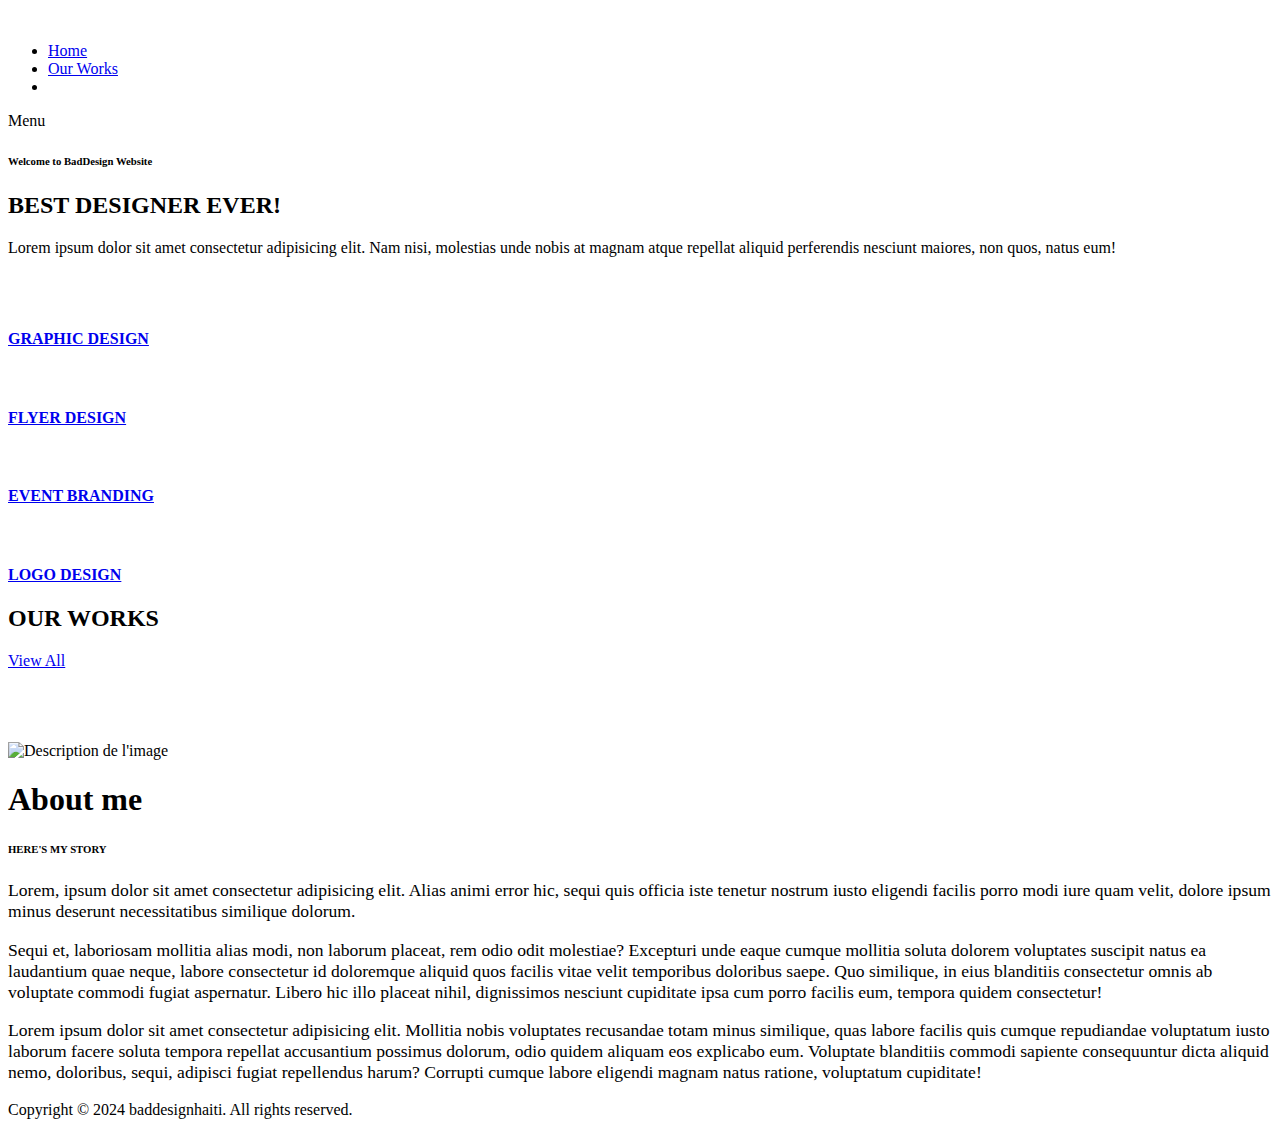
==== index.html @ 04f91cf5 "Add files via upload" ====
<!DOCTYPE html>
<html lang="en">

  <head>

    <meta charset="utf-8">
    <meta name="viewport" content="width=device-width, initial-scale=1, shrink-to-fit=no">
    <link href="https://fonts.googleapis.com/css2?family=Poppins:wght@100;200;300;400;500;600;700;800;900&display=swap" rel="stylesheet">

    <title>BADDESIGNHAITI</title>

    <!-- Bootstrap core CSS -->
    <link href="vendor/bootstrap/css/bootstrap.min.css" rel="stylesheet">


    <!-- Additional CSS Files -->
    <link rel="stylesheet" href="assets/css/fontawesome.css">
    <link rel="stylesheet" href="assets/css/templatemo-lugx-gaming.css">
    <link rel="stylesheet" href="assets/css/owl.css">
    <link rel="stylesheet" href="assets/css/animate.css">
    <link rel="stylesheet"href="https://unpkg.com/swiper@7/swiper-bundle.min.css"/>
<!--

TemplateMo 589 lugx gaming

https://templatemo.com/tm-589-lugx-gaming

-->
  </head>

<body>

  <!-- ***** Preloader Start ***** -->
  <div id="js-preloader" class="js-preloader">
    <div class="preloader-inner">
      <span class="dot"></span>
      <div class="dots">
        <span></span>
        <span></span>
        <span></span>
      </div>
    </div>
  </div>
  <!-- ***** Preloader End ***** -->

  <!-- ***** Header Area Start ***** -->
  <header class="header-area header-sticky">
    <div class="container">
        <div class="row">
            <div class="col-12">
                <nav class="main-nav">
                    <!-- ***** Logo Start ***** -->
                    <a href="index.html" class="logo">
                        <img src="assets/images/logo.png" alt="" style="width: 158px;">
                    </a>
                    <!-- ***** Logo End ***** -->
                    <!-- ***** Menu Start ***** -->
                    <ul class="nav">
                      <li><a href="index.html" class="active">Home</a></li>
                      <li><a href="shop.html">Our Works</a></li>
                      <!-- <li>Our services</a></li> -->
                      <!-- <li><a href="contact.html">Contact Us</a></li> -->
                      <li></li>
                  </ul>   
                    <a class='menu-trigger'>
                        <span>Menu</span>
                    </a>
                    <!-- ***** Menu End ***** -->
                </nav>
            </div>
        </div>
    </div>
  </header>
  <!-- ***** Header Area End ***** -->

  <div class="main-banner">
    <div class="container">
      <div class="row">
        <div class="col-lg-6 align-self-center">
          <div class="caption header-text">
            <h6>Welcome to BadDesign Website</h6>
            <h2>BEST DESIGNER EVER!</h2>
            <p>Lorem ipsum dolor sit amet consectetur adipisicing elit. Nam nisi, molestias unde nobis at magnam atque repellat aliquid perferendis nesciunt maiores, non quos, natus eum!</p>
            <div class="search-input">
            </div>
          </div>
        </div>
        <div class="col-lg-4 offset-lg-2">
          <div class="right-image">
            <img src="assets/images/banner-image.png" alt="">
          </div>
        </div>
      </div>
    </div>
  </div>

  <div class="features">
    <div class="container">
      <div class="row">
        <div class="col-lg-3 col-md-6">
          <a href="#">
            <div class="item">
              <div class="image">
                <img src="assets/images/featured-01.png" alt="" style="max-width: 44px;">
              </div>
              <h4>GRAPHIC DESIGN</h4>
            </div>
          </a>
        </div>
        <div class="col-lg-3 col-md-6">
          <a href="#">
            <div class="item">
              <div class="image">
                <img src="assets/images/featured-02.png" alt="" style="max-width: 44px;">
              </div>
              <h4>FLYER DESIGN</h4>
            </div>
          </a>
        </div>
        <div class="col-lg-3 col-md-6">
          <a href="#">
            <div class="item">
              <div class="image">
                <img src="assets/images/featured-03.png" alt="" style="max-width: 44px;">
              </div>
              <h4>EVENT BRANDING</h4>
            </div>
          </a>
        </div>
        <div class="col-lg-3 col-md-6">
          <a href="#">
            <div class="item">
              <div class="image">
                <img src="assets/images/featured-04.png" alt="" style="max-width: 44px;">
              </div>
              <h4>LOGO DESIGN</h4>
            </div>
          </a>
        </div>
      </div>
    </div>
  </div>

  <div class="section trending">
    <div class="container">
      <div class="row">
        <div class="col-lg-6">
          <div class="section-heading">
            <h2>OUR WORKS</h2>
          </div>
        </div>
        <div class="col-lg-6">
          <div class="main-button">
            <a href="shop.html">View All</a>
          </div>
        </div>
        <div class="col-lg-3 col-md-6">
          <div class="item">
            <div class="thumb">
              <img src="assets/images/trending-01.png" alt="">
            </div>
          </div>
        </div>
        <div class="col-lg-3 col-md-6">
          <div class="item">
            <div class="thumb">
              <img src="assets/images/trending-03.png" alt="">
            </div>
          </div>
        </div>
        <div class="col-lg-3 col-md-6">
          <div class="item">
            <div class="thumb">
             <img src="assets/images/trending-02.png" alt="">
            </div>
          </div>
        </div>
        <div class="col-lg-3 col-md-6">
          <div class="item">
            <div class="thumb">
             <img src="assets/images/trending-05.jpg" alt="">
            </div>
  
          </div>
        </div>
      </div>     
    </div>
  </div>

  



  <div class="section most-played">
    <div class="container mt-5">
        <div class="row">
            <div class="col-md-6">
            <img src="assets/images/about.jpg" class="img-fluid" alt="Description de l'image">
            </div>
            <div class="col-md-6">
                <h1>About me</h1>
                <h6 class="mb-4 text-danger "> HERE'S MY STORY</h6>
                <p style="font-size: 1.10em">Lorem, ipsum dolor sit amet consectetur adipisicing elit. Alias animi error hic, sequi quis officia iste tenetur nostrum iusto eligendi facilis porro modi iure quam velit, dolore ipsum minus deserunt necessitatibus similique dolorum. 
                </p>
                <p style="font-size: 1.10em">Sequi et, laboriosam mollitia alias modi, non laborum placeat, rem odio odit molestiae? Excepturi unde eaque cumque mollitia soluta dolorem voluptates suscipit natus ea laudantium quae neque, labore consectetur id doloremque aliquid quos facilis vitae velit temporibus doloribus saepe. Quo similique, in eius blanditiis consectetur omnis ab voluptate commodi fugiat aspernatur. Libero hic illo placeat nihil, dignissimos nesciunt cupiditate ipsa cum porro facilis eum, tempora quidem consectetur!</p>
                <p style="font-size: 1.10em">
                  Lorem ipsum dolor sit amet consectetur adipisicing elit. Mollitia nobis voluptates recusandae totam minus similique, quas labore facilis quis cumque repudiandae voluptatum iusto laborum facere soluta tempora repellat accusantium possimus dolorum, odio quidem aliquam eos explicabo eum. Voluptate blanditiis commodi sapiente consequuntur dicta aliquid nemo, doloribus, sequi, adipisci fugiat repellendus harum? Corrupti cumque labore eligendi magnam natus ratione, voluptatum cupiditate!
                </p>
            </div>
        </div>
    </div>
  </div>
  
 

  <footer>
    <div class="container">
      <div class="col-lg-12">
        <p>Copyright © 2024 baddesignhaiti. All rights reserved. &nbsp;&nbsp; </p>
      </div>
    </div>
  </footer>

  <!-- Scripts -->
  <!-- Bootstrap core JavaScript -->
  <script src="vendor/jquery/jquery.min.js"></script>
  <script src="vendor/bootstrap/js/bootstrap.min.js"></script>
  <script src="assets/js/isotope.min.js"></script>
  <script src="assets/js/owl-carousel.js"></script>
  <script src="assets/js/counter.js"></script>
  <script src="assets/js/custom.js"></script>

  </body>
</html>
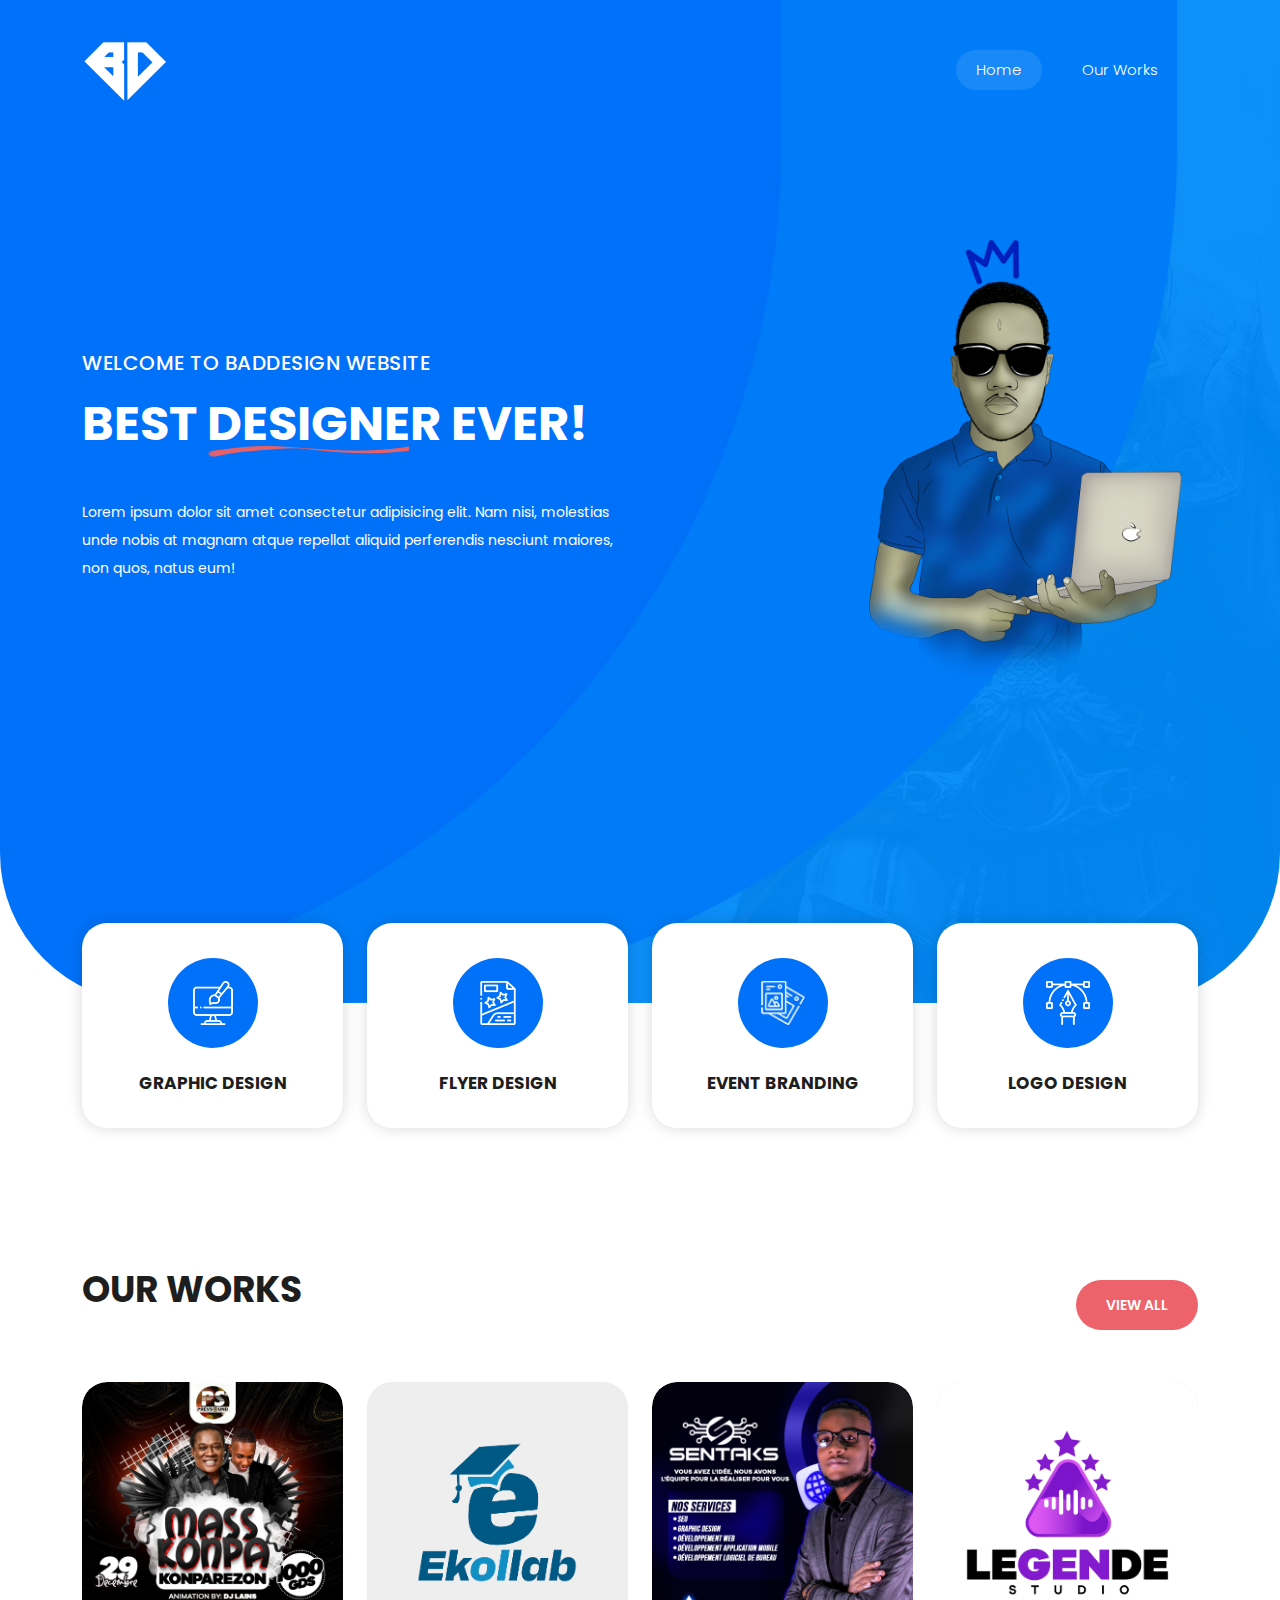
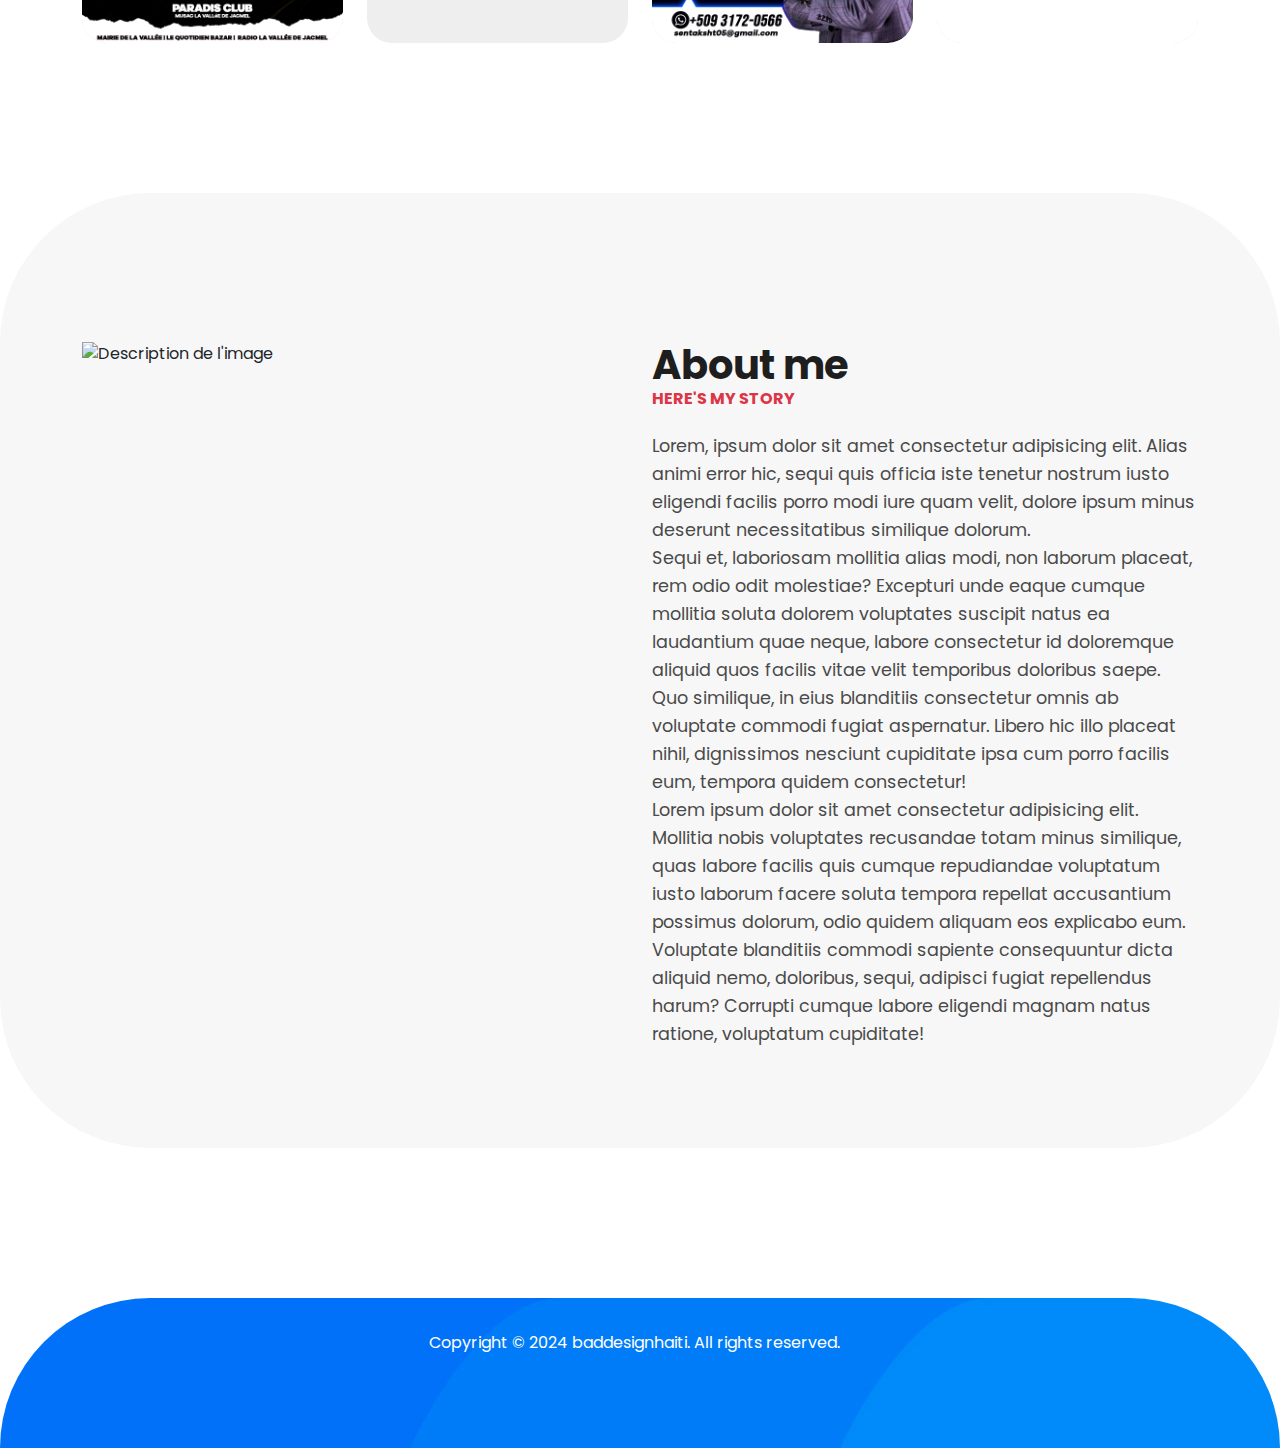
==== commit 836e620d: "Update index.html" ====
--- a/index.html
+++ b/index.html
@@ -11,6 +11,7 @@
 
     <!-- Bootstrap core CSS -->
     <link href="vendor/bootstrap/css/bootstrap.min.css" rel="stylesheet">
+    <link rel="icon" href="assets/images/icon.png" type="image/png">
 
 
     <!-- Additional CSS Files -->
@@ -231,4 +232,4 @@
   <script src="assets/js/custom.js"></script>
 
   </body>
-</html>+</html>
